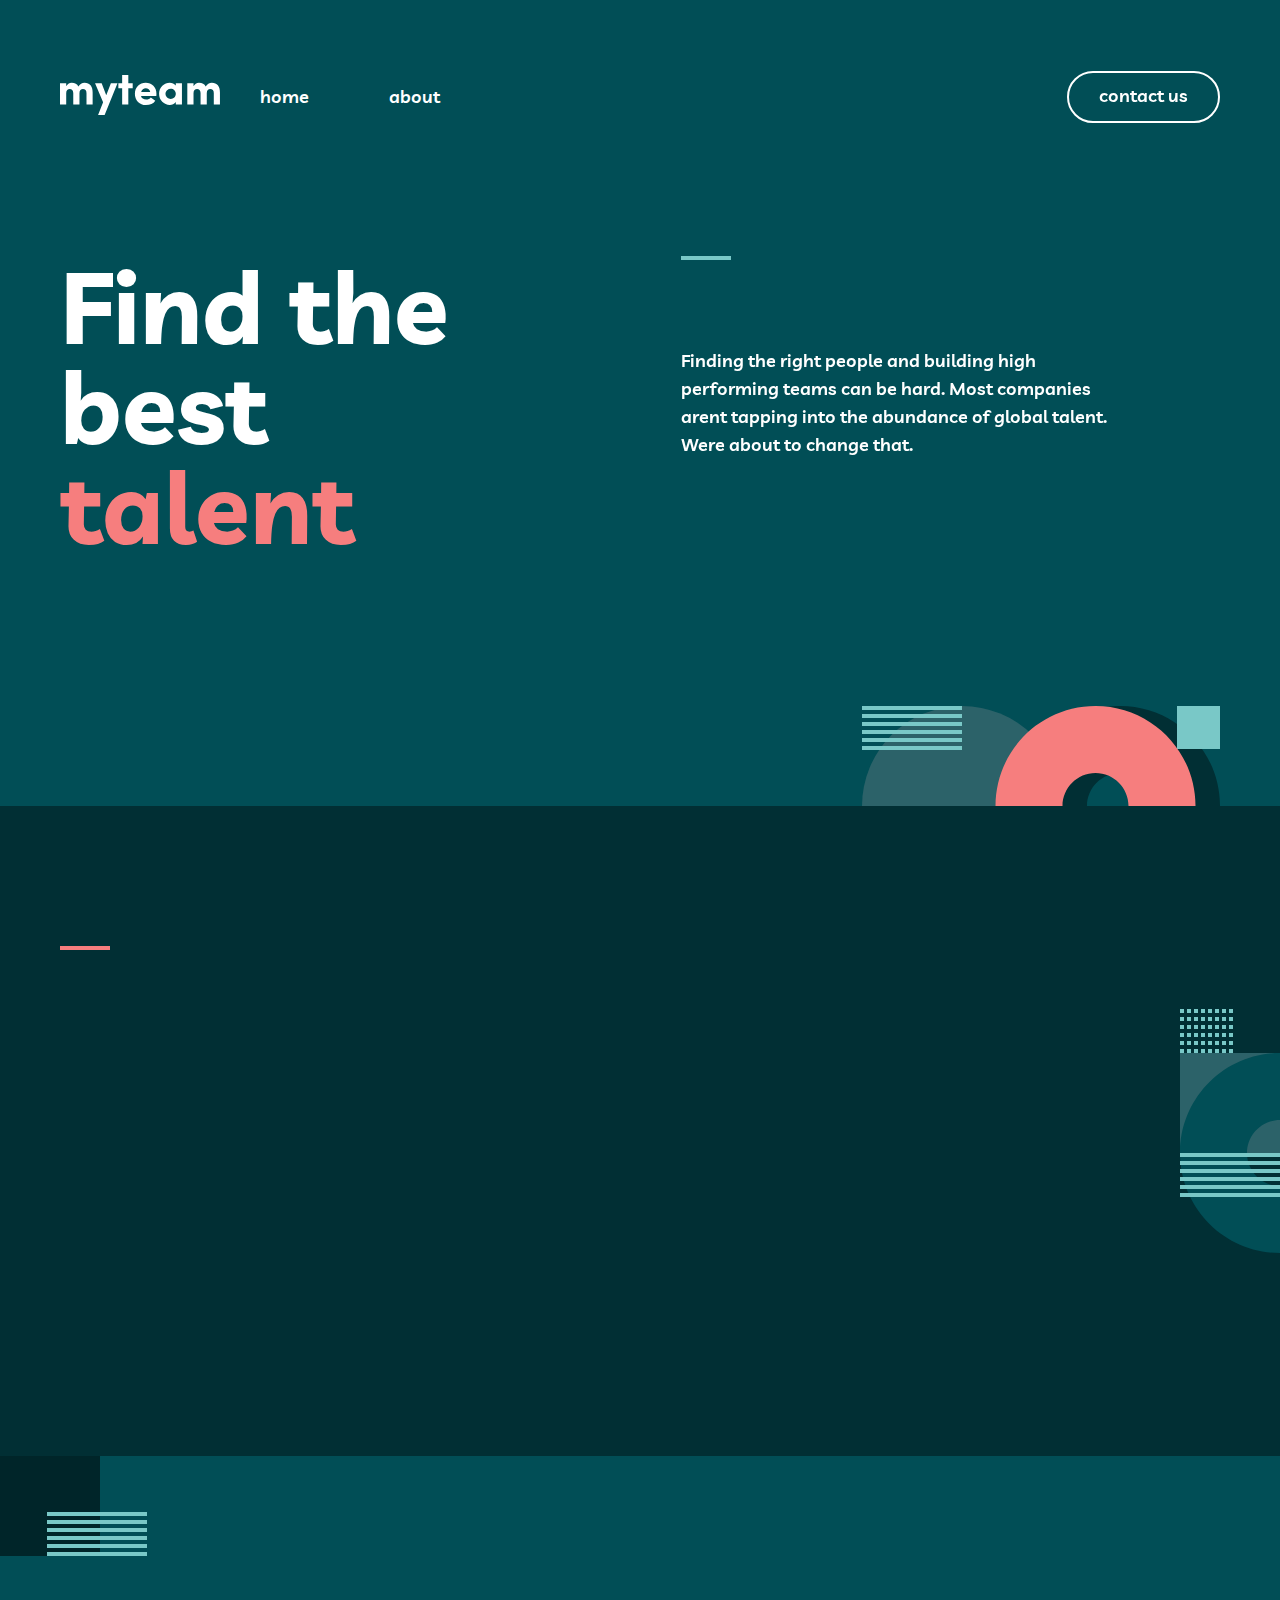
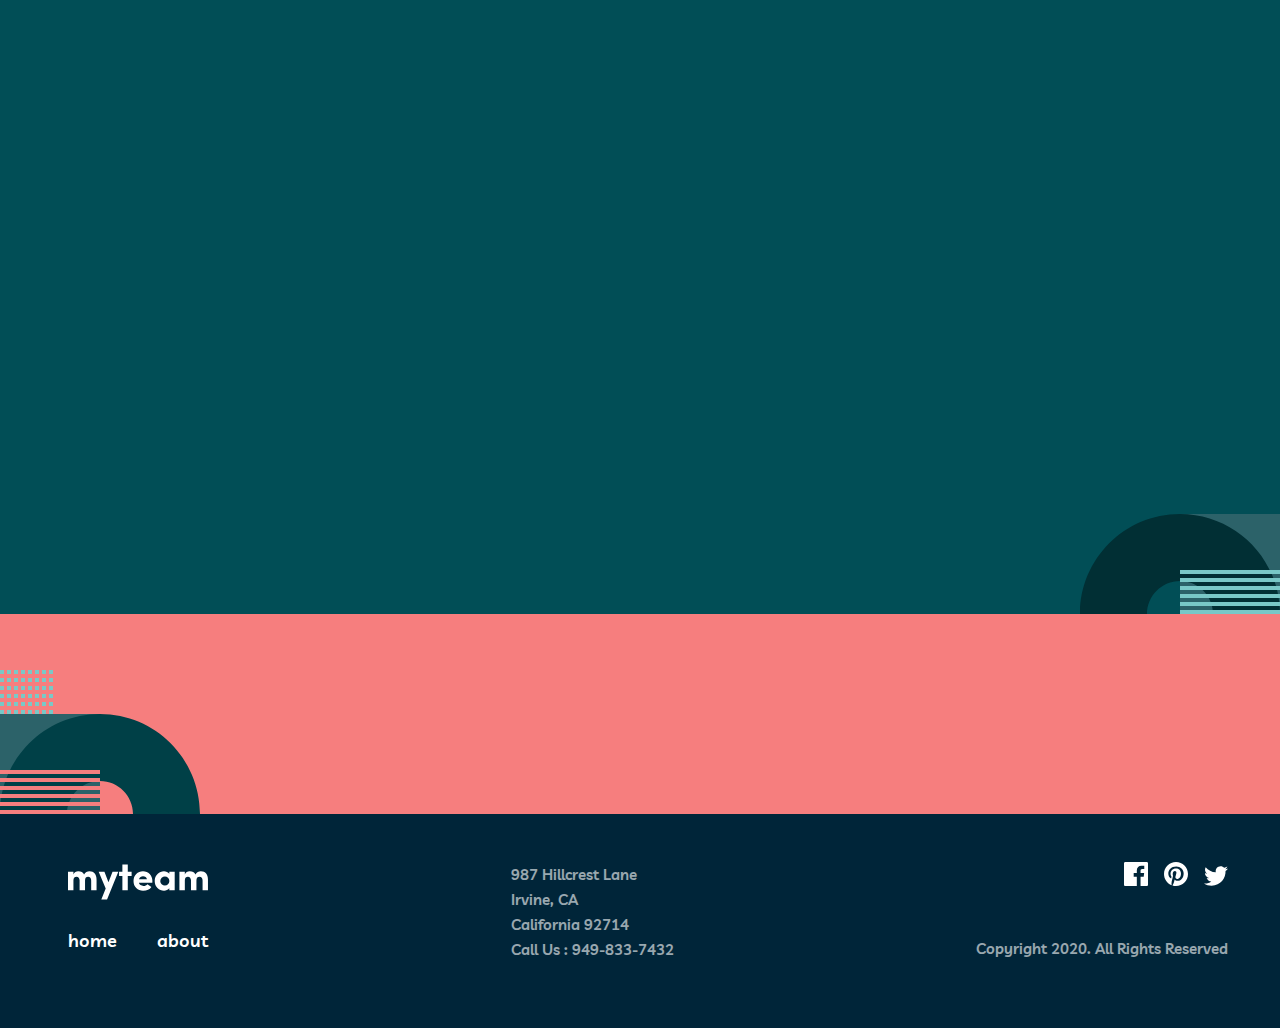
==== index.html @ fe00b8bf "Initial commit" ====
<!DOCTYPE html>
<html lang="en">

<head>
    <meta charset="UTF-8">
    <meta name="viewport" content="width=\, initial-scale=1.0">
    <link rel="stylesheet" href="./style/stlye.css">
    <link rel="shortcut icon" href="./images/myteam.svg" type="image/x-icon">
    <link href="https://unpkg.com/aos@2.3.1/dist/aos.css" rel="stylesheet">

    <title>My team</title>
</head>

<body>
    <header class="site-header">
        <div class="container">
            <div class="header">
                <div class="header-logo-wrapper">
                    <a href="#">
                        <img src="./images/myteam.svg" alt="#" data-aos="fade-right" data-aos-duration="3000">
                    </a>
                    <ul class="header-list">
                        <li class="header-item">
                            <a class="header-link" href="/" data-aos="fade-up" data-aos-duration="3000">home</a>
                        </li>
                        <li class="header-item">
                            <a class="header-link" href="/" data-aos="fade-up" data-aos-duration="3000">about</a>
                        </li>
                    </ul>
                </div>
                <a class="header-btn" href="./files/contact.html" data-aos="fade-left" data-aos-duration="3000">contact us</a>
            </div>
        </div>
    </header>
    <main>
        <section class="hero-section">
            <div class="container">
                <div class="hero">
                    <h2 data-aos="fade-right" data-aos-duration="3000">Find the <br> best <span
                            class="hero-title-color">talent</span> </h2>
                    <div class="hero-content-wrapper">
                        <span></span>
                        <p data-aos="fade-left" data-aos-duration="3000">Finding the right people and building high
                            performing teams can be hard. Most companies arent
                            tapping into the abundance of global talent. Were about to change that.</p>

                    </div>
                </div>
            </div>
        </section>
        <section class="build-section">
            <div class="container">
                <div class="build-flex">
                    <div class="build-section-title">
                        <div class="minus"></div>
                        <h2 class="build-title" data-aos="fade-right" data-aos-duration="3000">Build & manage distributed
                            teams like no one else.</h2>
                    </div>
                    <div class="build-section-wrapper">
                        <ul class="build-list">
                            <li class="build-item">
                                <img class="build-img" src="./images/build1.svg" alt="build-img" data-aos="fade-left">
                                <div class="wrapper">
                                    <h3 data-aos="fade-left">Experienced Individuals</h3>
                                    <p data-aos="fade-left">Our network is made up of highly
                                        experienced professionals who are passionate
                                        about what they do.</p>
                                </div>

                            </li>
                            <li class="build-item">
                                <img class="build-img" src="./images/build2.svg" alt="build-img" data-aos="fade-left""
                                    data-aos-duration="3000">
                                <div class="wrapper">
                                    <h3 data-aos="fade-left">Easy to Implement</h3>
                                    <p data-aos="fade-left">Our processes have been refined over
                                        years of implementation meaning our teams
                                        always deliver.</p>

                                </div>

                            </li>
                            <li class="build-item">
                                <img class="build-img" src="./images/build3.svg" alt="build-img" data-aos="fade-left""
                                    data-aos-duration="3000">
                                <div class="wrapper">
                                    <h3 data-aos="fade-left">Enhanced Productivity</h3>
                                    <p data-aos="fade-left">Our customized platform with in-built
                                        analytics helps you manage your distributed
                                        teams.</p>
                                </div>

                            </li>
                        </ul>
                    </div>

                </div>

            </div>
        </section>
        <section class="results-section">
            <div class="container">
                <h2 class="results-title" data-aos="fade-up" data-aos-duration="3000">Delivering real results for top
                    companies. Some of our <span>success stories.</span></h2>

                <ul class="results-list">
                    <li class="results-item" data-aos="flip-left" data-aos-easing="ease-out-cubic"
                        data-aos-duration="2000">>
                        <p class="results-list-body"> “The team perfectly fit the specialized skill set required. They
                            focused on the most essential features helping us launch the platform eight months faster
                            than planned.”</p>
                        <strong>Kady Baker</strong>
                        <p class="results-item-job">Product Manager at Bookmark</p>
                        <img src="./images/result1.png" alt="" width="62px" height="62px">

                    </li>
                    <li class="results-item" data-aos="fade-up"
                    data-aos-duration="3000">
                        <p class="results-list-body"> “We needed to automate our entire onboarding process. The team
                            came in and built out the whole journey. Since going live, user retention has gone through
                            the roof!”</p>
                        <strong>Aiysha Reese</strong>
                        <p class="results-item-job">Founder of Manage</p>
                        <img src="./images/result2.png" alt="" width="62px" height="62px">

                    </li>
                    <li class="results-item" data-aos="flip-right" data-aos-easing="ease-out-cubic"
                        data-aos-duration="2000">>
                        <p class="results-list-body"> “Amazing. Our team helped us build an app that delivered a new
                            experience for hiring a physio. The launch was an instant success with 100k downloads in the
                            first month.”</p>
                        <strong>Arthur Clarke</strong>
                        <p class="results-item-job">Co-founder of MyPhysio</p>
                        <img src="./images/result3.png" alt="" width="62px" height="62px">

                    </li>
                </ul>
            </div>
        </section>
        <section class="ready-section">
            <div class="container">
                <div class="ready-wrapper">
                    <h2 data-aos="zoom-in-right" data-aos-duration="3000">Ready to get started?</h2>
                    <a class="ready-btn" href="./files/contact.html" data-aos="zoom-in-left" data-aos-duration="3000">contact us</a>

                </div>

            </div>
        </section>
        <footer class="site-footer">
            <div class="container">
                <div class="footer-wrapper">
                    <ul class="footer-list">
                        <li class="footer-item">
                            <img src="./images/myteam.svg" alt="myteam" width="140px" height="40px">
                            <div class="home-wrapper">
                                <a class="footer-link" href="/">home</a>
                                <a class="footer-link" href="/">about</a>
                            </div>


                        </li>
                        <li class="footer-item-adress">
                            <p>987 Hillcrest Lane <br> Irvine, CA <br> California 92714 <br> Call Us : 949-833-7432</p>
                        </li>
                        <li class="footer-item-sm">
                            <div class="sm-wrapper">
                                <a class="social-link" href="">
                                    <svg width="24" height="24" viewBox="0 0 24 24" fill="none"
                                        xmlns="http://www.w3.org/2000/svg">
                                        <path
                                            d="M22.675 0H1.325C0.593 0 0 0.593 0 1.325V22.676C0 23.407 0.593 24 1.325 24H12.82V14.706H9.692V11.084H12.82V8.413C12.82 5.313 14.713 3.625 17.479 3.625C18.804 3.625 19.942 3.724 20.274 3.768V7.008L18.356 7.009C16.852 7.009 16.561 7.724 16.561 8.772V11.085H20.148L19.681 14.707H16.561V24H22.677C23.407 24 24 23.407 24 22.675V1.325C24 0.593 23.407 0 22.675 0Z"
                                            fill="currentColor" />
                                    </svg>
                                </a>
                                <a class="social-link" href="">
                                    <svg width="24" height="24" viewBox="0 0 24 24" fill="none"
                                        xmlns="http://www.w3.org/2000/svg">
                                        <path id="Path"
                                            d="M12 0C5.373 0 0 5.372 0 12C0 17.084 3.163 21.426 7.627 23.174C7.522 22.225 7.427 20.769 7.669 19.733C7.887 18.796 9.076 13.768 9.076 13.768C9.076 13.768 8.717 13.049 8.717 11.986C8.717 10.318 9.684 9.072 10.888 9.072C11.911 9.072 12.406 9.841 12.406 10.762C12.406 11.791 11.751 13.33 11.412 14.757C11.129 15.951 12.011 16.926 13.189 16.926C15.322 16.926 16.961 14.677 16.961 11.431C16.961 8.558 14.897 6.549 11.949 6.549C8.535 6.549 6.531 9.11 6.531 11.756C6.531 12.787 6.928 13.894 7.424 14.494C7.522 14.613 7.536 14.718 7.507 14.839L7.174 16.199C7.121 16.419 7 16.466 6.772 16.36C5.273 15.662 4.336 13.471 4.336 11.711C4.336 7.926 7.086 4.449 12.265 4.449C16.428 4.449 19.663 7.416 19.663 11.38C19.663 15.516 17.056 18.844 13.436 18.844C12.22 18.844 11.077 18.213 10.686 17.466L9.938 20.319C9.667 21.362 8.936 22.669 8.446 23.465C9.57 23.812 10.763 24 12 24C18.627 24 24 18.627 24 12C24 5.372 18.627 0 12 0Z"
                                            fill="currentColor" />
                                    </svg>
                                </a>
                                <a class="social-link" href="">
                                    <svg width="24" height="20" viewBox="0 0 24 20" fill="none"
                                        xmlns="http://www.w3.org/2000/svg">
                                        <path id="Path"
                                            d="M24 2.55699C23.117 2.94899 22.168 3.21299 21.172 3.33199C22.189 2.72299 22.97 1.75799 23.337 0.607986C22.386 1.17199 21.332 1.58199 20.21 1.80299C19.313 0.845986 18.032 0.247986 16.616 0.247986C13.437 0.247986 11.101 3.21399 11.819 6.29299C7.728 6.08799 4.1 4.12799 1.671 1.14899C0.381 3.36199 1.002 6.25699 3.194 7.72299C2.388 7.69699 1.628 7.47599 0.965 7.10699C0.911 9.38799 2.546 11.522 4.914 11.997C4.221 12.185 3.462 12.229 2.69 12.081C3.316 14.037 5.134 15.46 7.29 15.5C5.22 17.123 2.612 17.848 0 17.54C2.179 18.937 4.768 19.752 7.548 19.752C16.69 19.752 21.855 12.031 21.543 5.10599C22.505 4.41099 23.34 3.54399 24 2.55699Z"
                                            fill="currentColor" />
                                    </svg>
                                </a>
                            </div>


                            <a href="#">Copyright 2020. All Rights Reserved</a>

                        </li>

                    </ul>

                </div>
            </div>

        </footer>


    </main>

    <script src="https://unpkg.com/aos@2.3.1/dist/aos.js"></script>
    <script>
        AOS.init();
    </script>


</body>

</html>
---- style/stlye.css ----
@font-face {
    font-display: swap;
    font-family: 'Livvic';
    font-style: normal;
    font-weight: 600;
    src: url('../fonts/livvic-v14-latin-600.woff2') format('woff2');
}
@font-face {
    font-display: swap;
    font-family: 'Livvic';
    font-style: normal;
    font-weight: 700;
    src: url('../fonts/livvic-v14-latin-700.woff2') format('woff2');
}
*{
    margin: 0;
    padding: 0;
    list-style: none;
    text-decoration: none;
    box-sizing: border-box;
    scroll-behavior: smooth;

}
body{
    font-family: "Livvic", sans-serif;
    background-color: #014E56;
}
.container{
    width: 1200px;
    margin: 0 auto;
    padding: 0 20px;
}
.site-header {
    padding: 71px 0 133px;
}

.header {
    display: flex;
    align-items: center;
    justify-content: space-between;
}
.header-logo-wrapper {
    display: flex;
    align-items: center;
    gap: 40px;
}
.header-list {
    display: flex;
    align-items: center;
    gap: 80px;
    color: white;
}
.header-link{
    font-size: 18px;
    font-weight: 600;
    line-height: 28px;
    color: white;
    transition: color 0.3s;  
}



.header-link:hover {
    color: #F67E7E;
}


.header-btn {
    width: 153px;
    padding: 9px 0 11px;
    border: 2px solid white;
    border-radius: 30px;
    text-align: center;
    color: white;
    font-size: 18px;
    font-weight: 600;
    line-height: 28px;
    transition: all 0.3s;
    
}
.header-btn:hover {
    background-color: #fff;
    color: #002539;
}

/* headerend */

.hero-section {
    background-image: url(../images/hero-bg2.svg);
    background-repeat: no-repeat;
    background-size: 200px;
    background-position: calc(50% - 749px) top;
    
}
.hero {
    padding-bottom: 250px;
    
    display: flex;
    align-items: start;
    justify-content: space-between;
    background-image: url(../images/hero-bg1.svg);
    background-repeat: no-repeat;
    background-size: 358px;
    background-position: right bottom;
}
.hero > h2 {
    font-size: 100px;
    font-weight: 700;
    line-height: 100px;
    color: #fff;
    
    
}
.hero-title-color {
    color: #F67E7E;
}
.hero-content-wrapper {
    width: 445px;
}
.hero-content-wrapper > span{
    display: inline-block;
    margin-bottom: 79px;
    width: 50px;
    height: 4px;
    background-color: #79C8C7;
}
.hero-content-wrapper{
    margin: 0 100px 0 100px;
    font-size: 18px;
    font-weight: 600;
    line-height: 28px;
    color: white;
}

.build-section {
    background-color: #012F34;
    background-image: url("../images/build-bg1.svg") ;
    background-repeat: no-repeat;
    background-size: 100px;
    background-position: right,bottom;
}


.build-section-title {
    margin-top: 140px;
}
.build-title {
    width: 445px;
    display: inline-block;
    font-size: 48px;
    font-weight: 700;
    line-height: 48px;
    text-align: left;
    color: #fff;
    margin-bottom: 100px;
    
    
}
.minus{   
    display: flex;
    
    margin-bottom: 79px;
    width: 50px;
    height: 4px;
    background-color: #F67E7E;
}
.build-section-wrapper {
    width: 540px;
    
    margin-bottom: 100px;
    margin-top: 100px;
    display: flex;
    gap: 20px; 
    flex-wrap: wrap;
    
    
}
.build-list {
    width: 540px;
    
}
.build-item {
    display: flex;
    flex-direction: row;
    align-items: center;
    gap: 50px;
    width: 650px;
    margin-bottom: 50px;
    
}
.wrapper{
    width: 540px;
    height: 94px;
    
}
.wrapper + .wrapper{
    margin-bottom: 20px;
}
.wrapper > h3 {
    margin-top: 16px;
    color: #F67E7E;
    display: flex;
    gap: 100px;
    font-size: 18px;
    font-weight: 700;
    line-height: 28px;
    margin-bottom: 16px;
    
}
.wrapper > p{
    color: #fff;
    opacity: 0.8;
    font-size: 15px;
    font-weight: 600;
    line-height: 25px;
    
    
}

.build-img {
    width: 100px;
    height: 100px;
}

.build-content-wrapper {
    
    display: flex;
    align-items: center;
}
.build-flex {
    display: flex;
    justify-content: space-between;
}

.results-section {
    display: flex;
    align-items: center;
    justify-content: center;

}

.results-section {
    padding: 140px 0;
    color: #004047;
    background-image: url(../images/result-bg.svg),url(../images/result-bg2.svg);
    background-repeat: no-repeat;
    background-size: 147px , 200px 100px;
    background-position:left top ,right bottom;
}
.results-title {
font-size: 48px;
font-weight: 700;
line-height: 48px;
text-align: center;
color: #fff;
margin-bottom: 56px;

}
.results-title > span {
    color: #79C8C7;

}
.results-list {
    display: flex;
    justify-content: space-between;
    align-items: center;
}
.results-item {
    padding-top: 36px;
    width: 350px;
    text-align: center;
    background-image: url(../images/tick.svg);
    background-repeat: no-repeat;
    background-size: 67px 56px;
    background-position: top ;


}
.results-list-body {
font-size: 15px;
font-weight: 600;
line-height: 25px;
color: #fff;
margin-bottom: 24px;

}
.results-list-body ~ strong {
    display: inline-block;
    color: #79C8C7;
font-size: 18px;
font-weight: 700;
line-height: 28px;
margin-bottom: 2px;

}

.results-item-job {
font-size: 13px;
font-style: italic;
font-weight: 500;
line-height: 18px;
color: #fff;
margin-bottom: 32px;

}
.ready-section {
    transition: all 0.3s;
    height: 200px;
background-color: #F67E7E;
display: flex;
    justify-content: space-between;
    align-items: center;
    background-image: url(../images/ready1.svg);
    background-repeat: no-repeat;
    background-position: left bottom;
}
.ready-wrapper> h2 {
    color:#012F34 ;
font-size: 48px;
font-weight: 700;
line-height: 48px;

}
.ready-btn {
    width: 153px;
    padding: 9px 0 11px;
    border: 2px solid #002539;
    border-radius: 30px;
    text-align: center;
    color: #002539;
    font-size: 18px;
    font-weight: 600;
    line-height: 28px;
    transition: all 0.3s;

}
.ready-btn:hover {
    background-color: #004047;
    color: white;
}

.ready-wrapper {
    display: flex;
justify-content: space-between;
align-items: center;

}
.footer-link{
    font-size: 18px;
    font-weight: 600;
    line-height: 28px;
    color: white;
    transition: color 0.3s;
}
.site-footer {
    padding: 48px ;
    background-color: #002539;
}
.container {
}
.footer-wrapper {
    
}
.footer-list {
    display: flex;
    justify-content: space-between;
    align-items: start;
}
.footer-item {
}
.footer-item > img {
    display: block; 
}

.footer-item-adress {
    display: flex;
    justify-content: center;
    align-items: start;
}
.footer-item-adress > p {
    color: #fff;
    opacity: 0.6;
font-size: 15px;
font-weight: 600;
line-height: 25px;

    
}
.footer-item-sm {
    display: flex;
    flex-direction: column;
    justify-content: space-between;
    gap: 46px;
    align-items: end;


}
.footer-item-sm > a {
color: #fff;
font-size: 15px;
font-weight: 600;
line-height: 25px;
opacity: 0.6;

}
.footer-item-sm > img {
    
}
.sm-wrapper {
    display: flex;
    justify-content: space-between;
    align-items: end;
    gap: 16px;

}
.home-wrapper{
    padding: 25px 0;  
    display: flex;
    justify-content: space-between;
    align-items: center;  
}
.home-wrapper > a{
font-size: 18px;
font-weight: 600;
line-height: 28px;
}
.home-wrapper > a:hover{
    color: #F67E7E;
    }
.social-link {
    color: #fff;
    transition: color 0.3s;
}

.social-link:hover {
color: #F67E7E;
    }
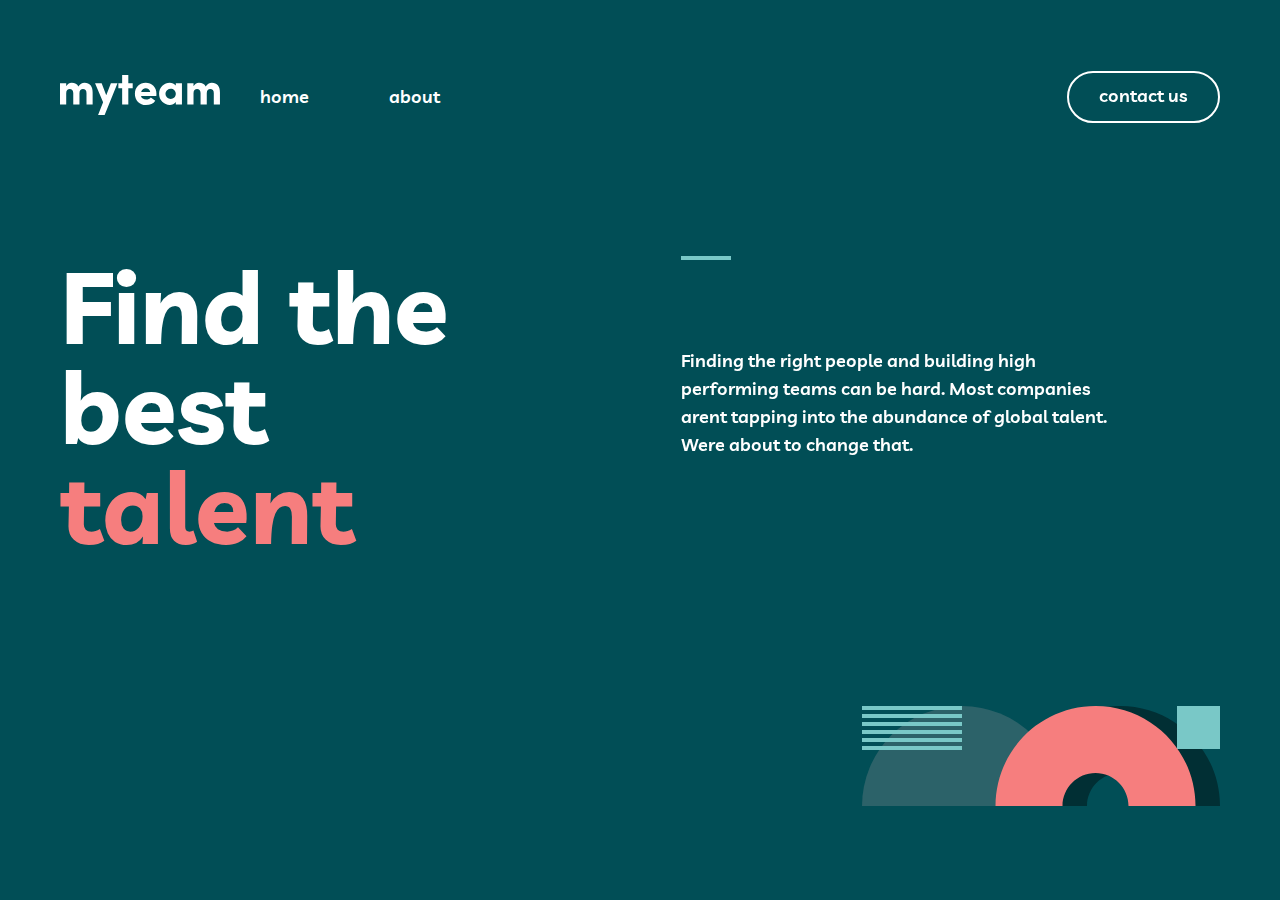
==== commit 45bc1917: "Inition Push at 23:06" ====
--- a/index.html
+++ b/index.html
@@ -4,7 +4,7 @@
 <head>
     <meta charset="UTF-8">
     <meta name="viewport" content="width=\, initial-scale=1.0">
-    <link rel="stylesheet" href="./style/stlye.css">
+    <link rel="stylesheet" href="css/main.css">
     <link rel="shortcut icon" href="./images/myteam.svg" type="image/x-icon">
     <link href="https://unpkg.com/aos@2.3.1/dist/aos.css" rel="stylesheet">
 
@@ -17,7 +17,7 @@
             <div class="header">
                 <div class="header-logo-wrapper">
                     <a href="#">
-                        <img src="./images/myteam.svg" alt="#" data-aos="fade-right" data-aos-duration="3000">
+                        <img class="site-logo" src="./images/myteam.svg" alt="#" data-aos="fade-right" data-aos-duration="3000">
                     </a>
                     <ul class="header-list">
                         <li class="header-item">
@@ -29,6 +29,9 @@
                     </ul>
                 </div>
                 <a class="header-btn" href="./files/contact.html" data-aos="fade-left" data-aos-duration="3000">contact us</a>
+                <button class="hamburger-icon" data-aos="fade-left" data-aos-duration="2000">
+                    <img src="./images/Group 2.svg" alt="" width="20px" height="17px">
+                </button>
             </div>
         </div>
     </header>
@@ -48,7 +51,7 @@
                 </div>
             </div>
         </section>
-        <section class="build-section">
+        <!-- <section class="build-section">
             <div class="container">
                 <div class="build-flex">
                     <div class="build-section-title">
@@ -201,7 +204,7 @@
                 </div>
             </div>
 
-        </footer>
+        </footer> -->
 
 
     </main>
--- a/css/main.css
+++ b/css/main.css
@@ -0,0 +1 @@
+*{margin:0;padding:0;list-style:none;text-decoration:none;box-sizing:border-box;scroll-behavior:smooth}body{font-family:"Livvic",sans-serif;background-color:#014e56}.container{max-width:1200px;margin:0 auto;padding:0 20px;box-sizing:border-box}@font-face{font-display:swap;font-family:"Livvic";font-style:normal;font-weight:600;src:url("../fonts/livvic-v14-latin-600.woff2") format("woff2")}@font-face{font-display:swap;font-family:"Livvic";font-style:normal;font-weight:700;src:url("../fonts/livvic-v14-latin-700.woff2") format("woff2")}.site-header{padding:71px 0 133px}.header{display:flex;align-items:center;justify-content:space-between}.header-logo-wrapper{display:flex;align-items:center;gap:40px}.header-list{display:flex;align-items:center;gap:80px;color:#fff}.header-link{font-size:18px;font-weight:600;line-height:28px;color:#fff;transition:color .3s}.header-link:hover{color:#f67e7e}.header-btn{width:153px;padding:9px 0 11px;border:2px solid #fff;border-radius:30px;text-align:center;color:#fff;font-size:18px;font-weight:600;line-height:28px;transition:all .3s}.header-btn:hover{background-color:#fff;color:#002539}.hamburger-icon{border:none;background-color:rgba(0,0,0,0);display:none}@media(max-width: 768px){.site-logo{width:128px;height:32px}.header-logo-wrapper{gap:48px}}@media(max-width: 546px){.site-header{padding:48px 0 80px}.header-btn,.header-link{display:none}.hamburger-icon{display:block}}.hero-section{background-image:url(../images/hero-bg2.svg);background-repeat:no-repeat;background-size:200px;background-position:calc(50% - 749px) top}.hero{padding-bottom:250px;display:flex;align-items:start;justify-content:space-between;background-image:url(../images/hero-bg1.svg);background-repeat:no-repeat;background-size:358px;background-position:right bottom}.hero>h2{font-size:100px;font-weight:700;line-height:100px;color:#fff}.hero-title-color{color:#f67e7e}.hero-content-wrapper{width:445px}.hero-content-wrapper>span{display:inline-block;margin-bottom:79px;width:50px;height:4px;background-color:#79c8c7}.hero-content-wrapper{margin:0 100px 0 100px;font-size:18px;font-weight:600;line-height:28px;color:#fff}@media(max-width: 770px){.hero{flex-direction:column;align-items:center;text-align:center;background-position:bottom center;background-size:358px 100px;padding-bottom:197px}.hero-content-wrapper>span{display:none}.hero>h2{margin-bottom:24px;font-size:64px;font-weight:700;line-height:56px}.hero-content-wrapper>p{font-size:15px;font-weight:600;line-height:28px;max-width:457px;text-align:center;margin:0 auto}}@media(max-width: 546px){.hero>h2{margin-bottom:18px;font-size:40px;font-weight:700;line-height:40px}.hero-content-wrapper>p{font-size:15px;font-weight:600;line-height:28px;max-width:75%;margin:0 auto}.hero{background-size:100%}}.footer-link{font-size:18px;font-weight:600;line-height:28px;color:#fff;transition:color .3s}.site-footer{padding:48px;background-color:#002539}.footer-list{display:flex;justify-content:space-between;align-items:start}.footer-item>img{display:block}.footer-item-adress{display:flex;justify-content:center;align-items:start}.footer-item-adress>p{color:#fff;opacity:.6;font-size:15px;font-weight:600;line-height:25px}.footer-item-sm{display:flex;flex-direction:column;justify-content:space-between;gap:46px;align-items:end}.footer-item-sm>a{color:#fff;font-size:15px;font-weight:600;line-height:25px;opacity:.6}.sm-wrapper{display:flex;justify-content:space-between;align-items:end;gap:16px}.home-wrapper{padding:25px 0;display:flex;justify-content:space-between;align-items:center}.home-wrapper>a{font-size:18px;font-weight:600;line-height:28px}.home-wrapper>a:hover{color:#f67e7e}.social-link{color:#fff;transition:color .3s}.social-link:hover{color:#f67e7e}.build-section{background-color:#012f34;background-image:url("../images/build-bg1.svg");background-repeat:no-repeat;background-size:100px;background-position:right,bottom}.build-section-title{margin-top:140px}.build-title{width:445px;display:inline-block;font-size:48px;font-weight:700;line-height:48px;text-align:left;color:#fff;margin-bottom:100px}.minus{display:flex;margin-bottom:79px;width:50px;height:4px;background-color:#f67e7e}.build-section-wrapper{width:540px;margin-bottom:100px;margin-top:100px;display:flex;gap:20px;flex-wrap:wrap}.build-list{width:540px}.build-item{display:flex;flex-direction:row;align-items:center;gap:50px;width:650px;margin-bottom:50px}.wrapper{width:540px;height:94px}.wrapper+.wrapper{margin-bottom:20px}.wrapper>h3{margin-top:16px;color:#f67e7e;display:flex;gap:100px;font-size:18px;font-weight:700;line-height:28px;margin-bottom:16px}.wrapper>p{color:#fff;opacity:.8;font-size:15px;font-weight:600;line-height:25px}.build-img{width:100px;height:100px}.build-content-wrapper{display:flex;align-items:center}.build-flex{display:flex;justify-content:space-between}.ready-section{transition:all .3s;height:200px;background-color:#f67e7e;display:flex;justify-content:space-between;align-items:center;background-image:url(../images/ready1.svg);background-repeat:no-repeat;background-position:left bottom}.ready-wrapper>h2{color:#012f34;font-size:48px;font-weight:700;line-height:48px}.ready-btn{width:153px;padding:9px 0 11px;border:2px solid #002539;border-radius:30px;text-align:center;color:#002539;font-size:18px;font-weight:600;line-height:28px;transition:all .3s}.ready-btn:hover{background-color:#004047;color:#fff}.ready-wrapper{display:flex;justify-content:space-between;align-items:center}.results-section{padding:140px 0;color:#004047;background-image:url(../images/result-bg.svg),url(../images/result-bg2.svg);background-repeat:no-repeat;background-size:147px,200px 100px;background-position:left top,right bottom}.results-title{font-size:48px;font-weight:700;line-height:48px;text-align:center;color:#fff;margin-bottom:56px}.results-title>span{color:#79c8c7}.results-list{display:flex;justify-content:space-between;align-items:center}.results-item{padding-top:36px;width:350px;text-align:center;background-image:url(../images/tick.svg);background-repeat:no-repeat;background-size:67px 56px;background-position:top}.results-list-body{font-size:15px;font-weight:600;line-height:25px;color:#fff;margin-bottom:24px}.results-list-body~strong{display:inline-block;color:#79c8c7;font-size:18px;font-weight:700;line-height:28px;margin-bottom:2px}.results-item-job{font-size:13px;font-style:italic;font-weight:500;line-height:18px;color:#fff;margin-bottom:32px}/*# sourceMappingURL=main.css.map */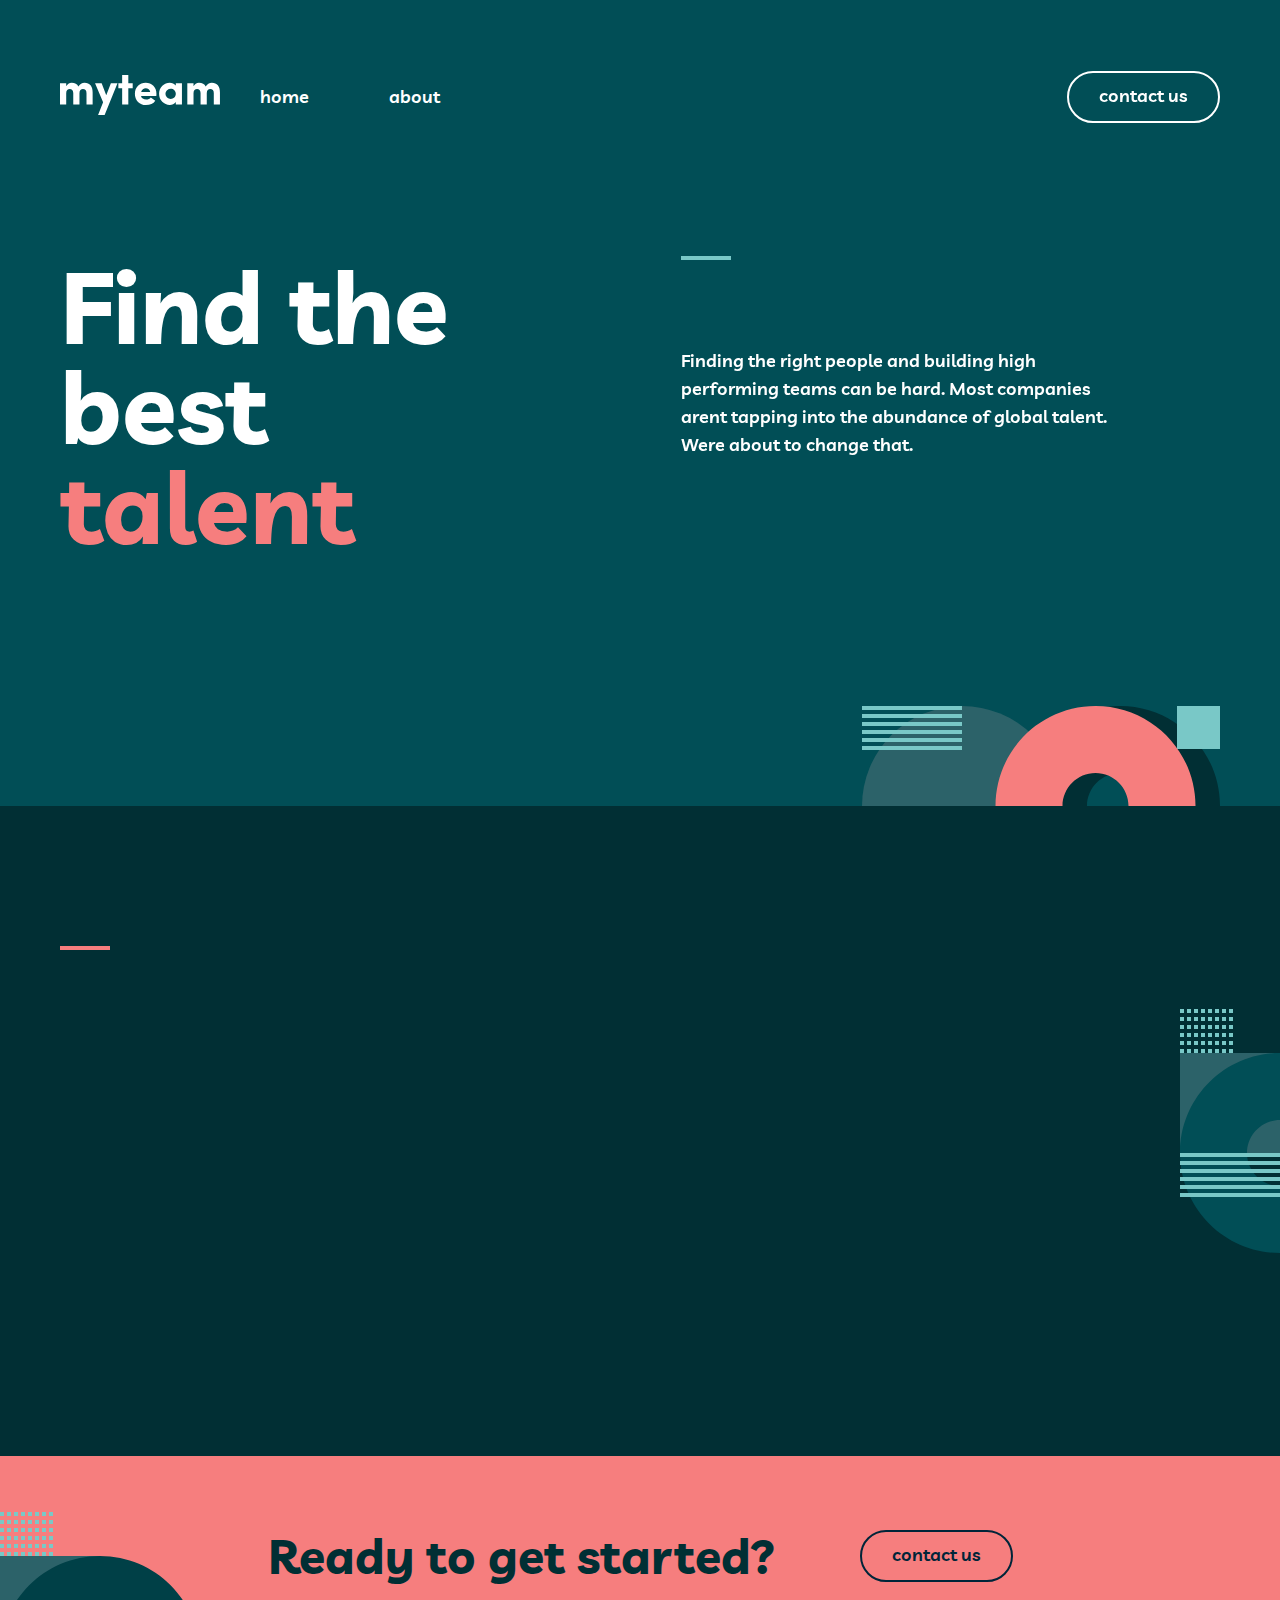
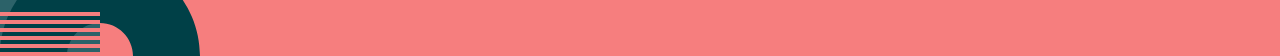
==== commit 73c133ac: "Build and ready sections added" ====
--- a/index.html
+++ b/index.html
@@ -5,7 +5,7 @@
     <meta charset="UTF-8">
     <meta name="viewport" content="width=\, initial-scale=1.0">
     <link rel="stylesheet" href="css/main.css">
-    <link rel="shortcut icon" href="./images/myteam.svg" type="image/x-icon">
+    <link rel="shortcut icon" href="./images/logo-svg.svg" type="image/x-icon">
     <link href="https://unpkg.com/aos@2.3.1/dist/aos.css" rel="stylesheet">
 
     <title>My team</title>
@@ -51,7 +51,12 @@
                 </div>
             </div>
         </section>
-        <!-- <section class="build-section">
+
+
+
+
+        
+        <section class="build-section">
             <div class="container">
                 <div class="build-flex">
                     <div class="build-section-title">
@@ -101,7 +106,7 @@
 
             </div>
         </section>
-        <section class="results-section">
+        <!-- <section class="results-section">
             <div class="container">
                 <h2 class="results-title" data-aos="fade-up" data-aos-duration="3000">Delivering real results for top
                     companies. Some of our <span>success stories.</span></h2>
@@ -139,18 +144,8 @@
                     </li>
                 </ul>
             </div>
-        </section>
-        <section class="ready-section">
-            <div class="container">
-                <div class="ready-wrapper">
-                    <h2 data-aos="zoom-in-right" data-aos-duration="3000">Ready to get started?</h2>
-                    <a class="ready-btn" href="./files/contact.html" data-aos="zoom-in-left" data-aos-duration="3000">contact us</a>
-
-                </div>
-
-            </div>
-        </section>
-        <footer class="site-footer">
+
+ <footer class="site-footer">
             <div class="container">
                 <div class="footer-wrapper">
                     <ul class="footer-list">
@@ -207,6 +202,20 @@
         </footer> -->
 
 
+
+        </section>
+        <section class="ready-section">
+            <div class="container">
+                <div class="ready-wrapper">
+                    <h2  data-aos-duration="3000">Ready to get started?</h2>
+                    <a class="ready-btn" href="./files/contact.html" >contact us</a>
+
+                </div>
+
+            </div>
+        </section>
+       
+
     </main>
 
     <script src="https://unpkg.com/aos@2.3.1/dist/aos.js"></script>
--- a/css/main.css
+++ b/css/main.css
@@ -1 +1 @@
-*{margin:0;padding:0;list-style:none;text-decoration:none;box-sizing:border-box;scroll-behavior:smooth}body{font-family:"Livvic",sans-serif;background-color:#014e56}.container{max-width:1200px;margin:0 auto;padding:0 20px;box-sizing:border-box}@font-face{font-display:swap;font-family:"Livvic";font-style:normal;font-weight:600;src:url("../fonts/livvic-v14-latin-600.woff2") format("woff2")}@font-face{font-display:swap;font-family:"Livvic";font-style:normal;font-weight:700;src:url("../fonts/livvic-v14-latin-700.woff2") format("woff2")}.site-header{padding:71px 0 133px}.header{display:flex;align-items:center;justify-content:space-between}.header-logo-wrapper{display:flex;align-items:center;gap:40px}.header-list{display:flex;align-items:center;gap:80px;color:#fff}.header-link{font-size:18px;font-weight:600;line-height:28px;color:#fff;transition:color .3s}.header-link:hover{color:#f67e7e}.header-btn{width:153px;padding:9px 0 11px;border:2px solid #fff;border-radius:30px;text-align:center;color:#fff;font-size:18px;font-weight:600;line-height:28px;transition:all .3s}.header-btn:hover{background-color:#fff;color:#002539}.hamburger-icon{border:none;background-color:rgba(0,0,0,0);display:none}@media(max-width: 768px){.site-logo{width:128px;height:32px}.header-logo-wrapper{gap:48px}}@media(max-width: 546px){.site-header{padding:48px 0 80px}.header-btn,.header-link{display:none}.hamburger-icon{display:block}}.hero-section{background-image:url(../images/hero-bg2.svg);background-repeat:no-repeat;background-size:200px;background-position:calc(50% - 749px) top}.hero{padding-bottom:250px;display:flex;align-items:start;justify-content:space-between;background-image:url(../images/hero-bg1.svg);background-repeat:no-repeat;background-size:358px;background-position:right bottom}.hero>h2{font-size:100px;font-weight:700;line-height:100px;color:#fff}.hero-title-color{color:#f67e7e}.hero-content-wrapper{width:445px}.hero-content-wrapper>span{display:inline-block;margin-bottom:79px;width:50px;height:4px;background-color:#79c8c7}.hero-content-wrapper{margin:0 100px 0 100px;font-size:18px;font-weight:600;line-height:28px;color:#fff}@media(max-width: 770px){.hero{flex-direction:column;align-items:center;text-align:center;background-position:bottom center;background-size:358px 100px;padding-bottom:197px}.hero-content-wrapper>span{display:none}.hero>h2{margin-bottom:24px;font-size:64px;font-weight:700;line-height:56px}.hero-content-wrapper>p{font-size:15px;font-weight:600;line-height:28px;max-width:457px;text-align:center;margin:0 auto}}@media(max-width: 546px){.hero>h2{margin-bottom:18px;font-size:40px;font-weight:700;line-height:40px}.hero-content-wrapper>p{font-size:15px;font-weight:600;line-height:28px;max-width:75%;margin:0 auto}.hero{background-size:100%}}.footer-link{font-size:18px;font-weight:600;line-height:28px;color:#fff;transition:color .3s}.site-footer{padding:48px;background-color:#002539}.footer-list{display:flex;justify-content:space-between;align-items:start}.footer-item>img{display:block}.footer-item-adress{display:flex;justify-content:center;align-items:start}.footer-item-adress>p{color:#fff;opacity:.6;font-size:15px;font-weight:600;line-height:25px}.footer-item-sm{display:flex;flex-direction:column;justify-content:space-between;gap:46px;align-items:end}.footer-item-sm>a{color:#fff;font-size:15px;font-weight:600;line-height:25px;opacity:.6}.sm-wrapper{display:flex;justify-content:space-between;align-items:end;gap:16px}.home-wrapper{padding:25px 0;display:flex;justify-content:space-between;align-items:center}.home-wrapper>a{font-size:18px;font-weight:600;line-height:28px}.home-wrapper>a:hover{color:#f67e7e}.social-link{color:#fff;transition:color .3s}.social-link:hover{color:#f67e7e}.build-section{background-color:#012f34;background-image:url("../images/build-bg1.svg");background-repeat:no-repeat;background-size:100px;background-position:right,bottom}.build-section-title{margin-top:140px}.build-title{width:445px;display:inline-block;font-size:48px;font-weight:700;line-height:48px;text-align:left;color:#fff;margin-bottom:100px}.minus{display:flex;margin-bottom:79px;width:50px;height:4px;background-color:#f67e7e}.build-section-wrapper{width:540px;margin-bottom:100px;margin-top:100px;display:flex;gap:20px;flex-wrap:wrap}.build-list{width:540px}.build-item{display:flex;flex-direction:row;align-items:center;gap:50px;width:650px;margin-bottom:50px}.wrapper{width:540px;height:94px}.wrapper+.wrapper{margin-bottom:20px}.wrapper>h3{margin-top:16px;color:#f67e7e;display:flex;gap:100px;font-size:18px;font-weight:700;line-height:28px;margin-bottom:16px}.wrapper>p{color:#fff;opacity:.8;font-size:15px;font-weight:600;line-height:25px}.build-img{width:100px;height:100px}.build-content-wrapper{display:flex;align-items:center}.build-flex{display:flex;justify-content:space-between}.ready-section{transition:all .3s;height:200px;background-color:#f67e7e;display:flex;justify-content:space-between;align-items:center;background-image:url(../images/ready1.svg);background-repeat:no-repeat;background-position:left bottom}.ready-wrapper>h2{color:#012f34;font-size:48px;font-weight:700;line-height:48px}.ready-btn{width:153px;padding:9px 0 11px;border:2px solid #002539;border-radius:30px;text-align:center;color:#002539;font-size:18px;font-weight:600;line-height:28px;transition:all .3s}.ready-btn:hover{background-color:#004047;color:#fff}.ready-wrapper{display:flex;justify-content:space-between;align-items:center}.results-section{padding:140px 0;color:#004047;background-image:url(../images/result-bg.svg),url(../images/result-bg2.svg);background-repeat:no-repeat;background-size:147px,200px 100px;background-position:left top,right bottom}.results-title{font-size:48px;font-weight:700;line-height:48px;text-align:center;color:#fff;margin-bottom:56px}.results-title>span{color:#79c8c7}.results-list{display:flex;justify-content:space-between;align-items:center}.results-item{padding-top:36px;width:350px;text-align:center;background-image:url(../images/tick.svg);background-repeat:no-repeat;background-size:67px 56px;background-position:top}.results-list-body{font-size:15px;font-weight:600;line-height:25px;color:#fff;margin-bottom:24px}.results-list-body~strong{display:inline-block;color:#79c8c7;font-size:18px;font-weight:700;line-height:28px;margin-bottom:2px}.results-item-job{font-size:13px;font-style:italic;font-weight:500;line-height:18px;color:#fff;margin-bottom:32px}/*# sourceMappingURL=main.css.map */+*{margin:0;padding:0;list-style:none;text-decoration:none;box-sizing:border-box;scroll-behavior:smooth}body{font-family:"Livvic",sans-serif;background-color:#014e56}.container{max-width:1200px;margin:0 auto;padding:0 20px;box-sizing:border-box}@font-face{font-display:swap;font-family:"Livvic";font-style:normal;font-weight:600;src:url("../fonts/livvic-v14-latin-600.woff2") format("woff2")}@font-face{font-display:swap;font-family:"Livvic";font-style:normal;font-weight:700;src:url("../fonts/livvic-v14-latin-700.woff2") format("woff2")}.site-header{padding:71px 0 133px}.header{display:flex;align-items:center;justify-content:space-between}.header-logo-wrapper{display:flex;align-items:center;gap:40px}.header-list{display:flex;align-items:center;gap:80px;color:#fff}.header-link{font-size:18px;font-weight:600;line-height:28px;color:#fff;transition:color .3s}.header-link:hover{color:#f67e7e}.header-btn{width:153px;padding:9px 0 11px;border:2px solid #fff;border-radius:30px;text-align:center;color:#fff;font-size:18px;font-weight:600;line-height:28px;transition:all .3s}.header-btn:hover{background-color:#fff;color:#002539}.hamburger-icon{border:none;background-color:rgba(0,0,0,0);display:none}@media(max-width: 768px){.site-logo{width:128px;height:32px}.header-logo-wrapper{gap:48px}}@media(max-width: 546px){.site-header{padding:48px 0 80px}.header-btn,.header-link{display:none}.hamburger-icon{display:block}}.hero-section{background-image:url(../images/hero-bg2.svg);background-repeat:no-repeat;background-size:200px;background-position:calc(50% - 749px) top}.hero{padding-bottom:250px;display:flex;align-items:start;justify-content:space-between;background-image:url(../images/hero-bg1.svg);background-repeat:no-repeat;background-size:358px;background-position:right bottom}.hero>h2{font-size:100px;font-weight:700;line-height:100px;color:#fff}.hero-title-color{color:#f67e7e}.hero-content-wrapper{width:445px}.hero-content-wrapper>span{display:inline-block;margin-bottom:79px;width:50px;height:4px;background-color:#79c8c7}.hero-content-wrapper{margin:0 100px 0 100px;font-size:18px;font-weight:600;line-height:28px;color:#fff}@media(max-width: 770px){.hero{flex-direction:column;align-items:center;text-align:center;background-position:bottom center;background-size:358px 100px;padding-bottom:197px}.hero-content-wrapper>span{display:none}.hero>h2{margin-bottom:24px;font-size:64px;font-weight:700;line-height:56px}.hero-content-wrapper>p{font-size:15px;font-weight:600;line-height:28px;max-width:457px;text-align:center;margin:0 auto}}@media(max-width: 546px){.hero>h2{margin-bottom:18px;font-size:40px;font-weight:700;line-height:40px}.hero-content-wrapper>p{font-size:15px;font-weight:600;line-height:28px;max-width:75%;margin:0 auto}.hero{background-size:100%}}.footer-link{font-size:18px;font-weight:600;line-height:28px;color:#fff;transition:color .3s}.site-footer{padding:48px;background-color:#002539}.footer-list{display:flex;justify-content:space-between;align-items:start}.footer-item>img{display:block}.footer-item-adress{display:flex;justify-content:center;align-items:start}.footer-item-adress>p{color:#fff;opacity:.6;font-size:15px;font-weight:600;line-height:25px}.footer-item-sm{display:flex;flex-direction:column;justify-content:space-between;gap:46px;align-items:end}.footer-item-sm>a{color:#fff;font-size:15px;font-weight:600;line-height:25px;opacity:.6}.sm-wrapper{display:flex;justify-content:space-between;align-items:end;gap:16px}.home-wrapper{padding:25px 0;display:flex;justify-content:space-between;align-items:center}.home-wrapper>a{font-size:18px;font-weight:600;line-height:28px}.home-wrapper>a:hover{color:#f67e7e}.social-link{color:#fff;transition:color .3s}.social-link:hover{color:#f67e7e}.build-section{background-color:#012f34;background-image:url("../images/build-bg1.svg");background-repeat:no-repeat;background-size:100px;background-position:right,bottom}.build-section-title{margin-top:140px}.build-title{width:445px;display:inline-block;font-size:48px;font-weight:700;line-height:48px;text-align:left;color:#fff;margin-bottom:100px}.minus{display:flex;margin-bottom:79px;width:50px;height:4px;background-color:#f67e7e}.build-section-wrapper{width:540px;margin-bottom:100px;margin-top:100px;display:flex;gap:20px;flex-wrap:wrap}.build-item{display:flex;flex-direction:row;align-items:center;gap:50px;width:650px;margin-bottom:50px}.wrapper{width:540px;height:94px}.wrapper+.wrapper{margin-bottom:20px}.wrapper>h3{margin-top:16px;color:#f67e7e;gap:100px;font-size:18px;font-weight:700;line-height:28px;margin-bottom:16px}.wrapper>p{color:#fff;opacity:.8;font-size:15px;font-weight:600;line-height:25px;color:#ccd5d6}.build-img{width:100px;height:100px}.build-content-wrapper{display:flex;align-items:center}.build-flex{display:flex;justify-content:space-between}@media(max-width: 770px){.build-flex{display:block}.build-section{background-color:#012f34;background-image:url("../images/build-bg1.svg");background-repeat:no-repeat;background-size:100px;background-position-x:right;background-position-y:top;padding-bottom:100px}.minus{margin-bottom:32px;display:flex}.build-section-title{margin-top:0;padding-top:100px}.build-title{width:445px;display:inline-block;font-size:32px;font-weight:700;line-height:32px;text-align:left;color:#fff;margin-bottom:0}.build-section-wrapper{margin-top:64px;max-width:573px;margin-bottom:0}.wrapper>p{max-width:440px;color:#fff;opacity:.8;font-size:15px;font-weight:600;line-height:25px;opacity:.8}.build-item{display:flex;flex-direction:row;align-items:center;gap:20px;max-width:650px;margin-bottom:50px;margin:0 auto}}@media(max-width: 546px){.build-flex{display:block}.build-section{background-color:#012f34;background-image:url("../images/build-bg1.svg");background-repeat:no-repeat;background-size:100px;background-position-x:right;background-position-y:top;padding-bottom:100px}.minus{margin-bottom:32px;display:flex}.build-section-title{margin-top:0;padding-top:100px}.build-title{max-width:240px;display:inline-block;font-size:32px;font-weight:700;line-height:32px;text-align:left;color:#fff;margin-bottom:0}.build-section-wrapper{margin-top:64px;max-width:573px;display:flex;flex-direction:column;align-items:start;gap:50px}.wrapper>p{max-width:327px;color:#fff;opacity:.8;font-size:15px;font-weight:600;line-height:25px;text-align:center}.build-item{display:flex;flex-direction:column;align-items:center;gap:10px;max-width:327px;text-align:center;margin-bottom:100px}.wrapper{margin:0 auto}.wrapper>h3{margin-top:16px;color:#f67e7e;font-size:18px;font-weight:700;line-height:28px;margin-bottom:16px;text-align:left;margin-left:60px}}.ready-section{transition:all .3s;height:200px;background-color:#f67e7e;display:flex;justify-content:space-between;align-items:center;background-image:url(../images/ready1.svg);background-repeat:no-repeat;background-position:left bottom}.ready-wrapper>h2{color:#012f34;font-size:48px;font-weight:700;line-height:48px}.ready-btn{width:153px;padding:9px 0 11px;border:2px solid #002539;border-radius:30px;text-align:center;color:#002539;font-size:18px;font-weight:600;line-height:28px;transition:all .3s}.ready-btn:hover{background-color:#004047;color:#fff}.ready-wrapper{display:flex;justify-content:space-between;gap:84px;align-items:center}@media(max-width: 770px){.ready-wrapper>h2{font-size:32px;font-weight:700;line-height:32px}}@media(max-width: 546px){.ready-wrapper>h2{text-align:center;font-size:32px;font-weight:700;line-height:32px;text-align:center;max-width:200px}.ready-wrapper{flex-direction:column;align-items:center;justify-content:start;gap:24px}.ready-section{height:302px;background-position:left;background-position-y:calc(50% + 100px)}}.results-section{padding:140px 0;color:#004047;background-image:url(../images/result-bg.svg),url(../images/result-bg2.svg);background-repeat:no-repeat;background-size:147px,200px 100px;background-position:left top,right bottom}.results-title{font-size:48px;font-weight:700;line-height:48px;text-align:center;color:#fff;margin-bottom:56px}.results-title>span{color:#79c8c7}.results-list{display:flex;justify-content:space-between;align-items:center}.results-item{padding-top:36px;width:350px;text-align:center;background-image:url(../images/tick.svg);background-repeat:no-repeat;background-size:67px 56px;background-position:top}.results-list-body{font-size:15px;font-weight:600;line-height:25px;color:#fff;margin-bottom:24px}.results-list-body~strong{display:inline-block;color:#79c8c7;font-size:18px;font-weight:700;line-height:28px;margin-bottom:2px}.results-item-job{font-size:13px;font-style:italic;font-weight:500;line-height:18px;color:#fff;margin-bottom:32px}/*# sourceMappingURL=main.css.map */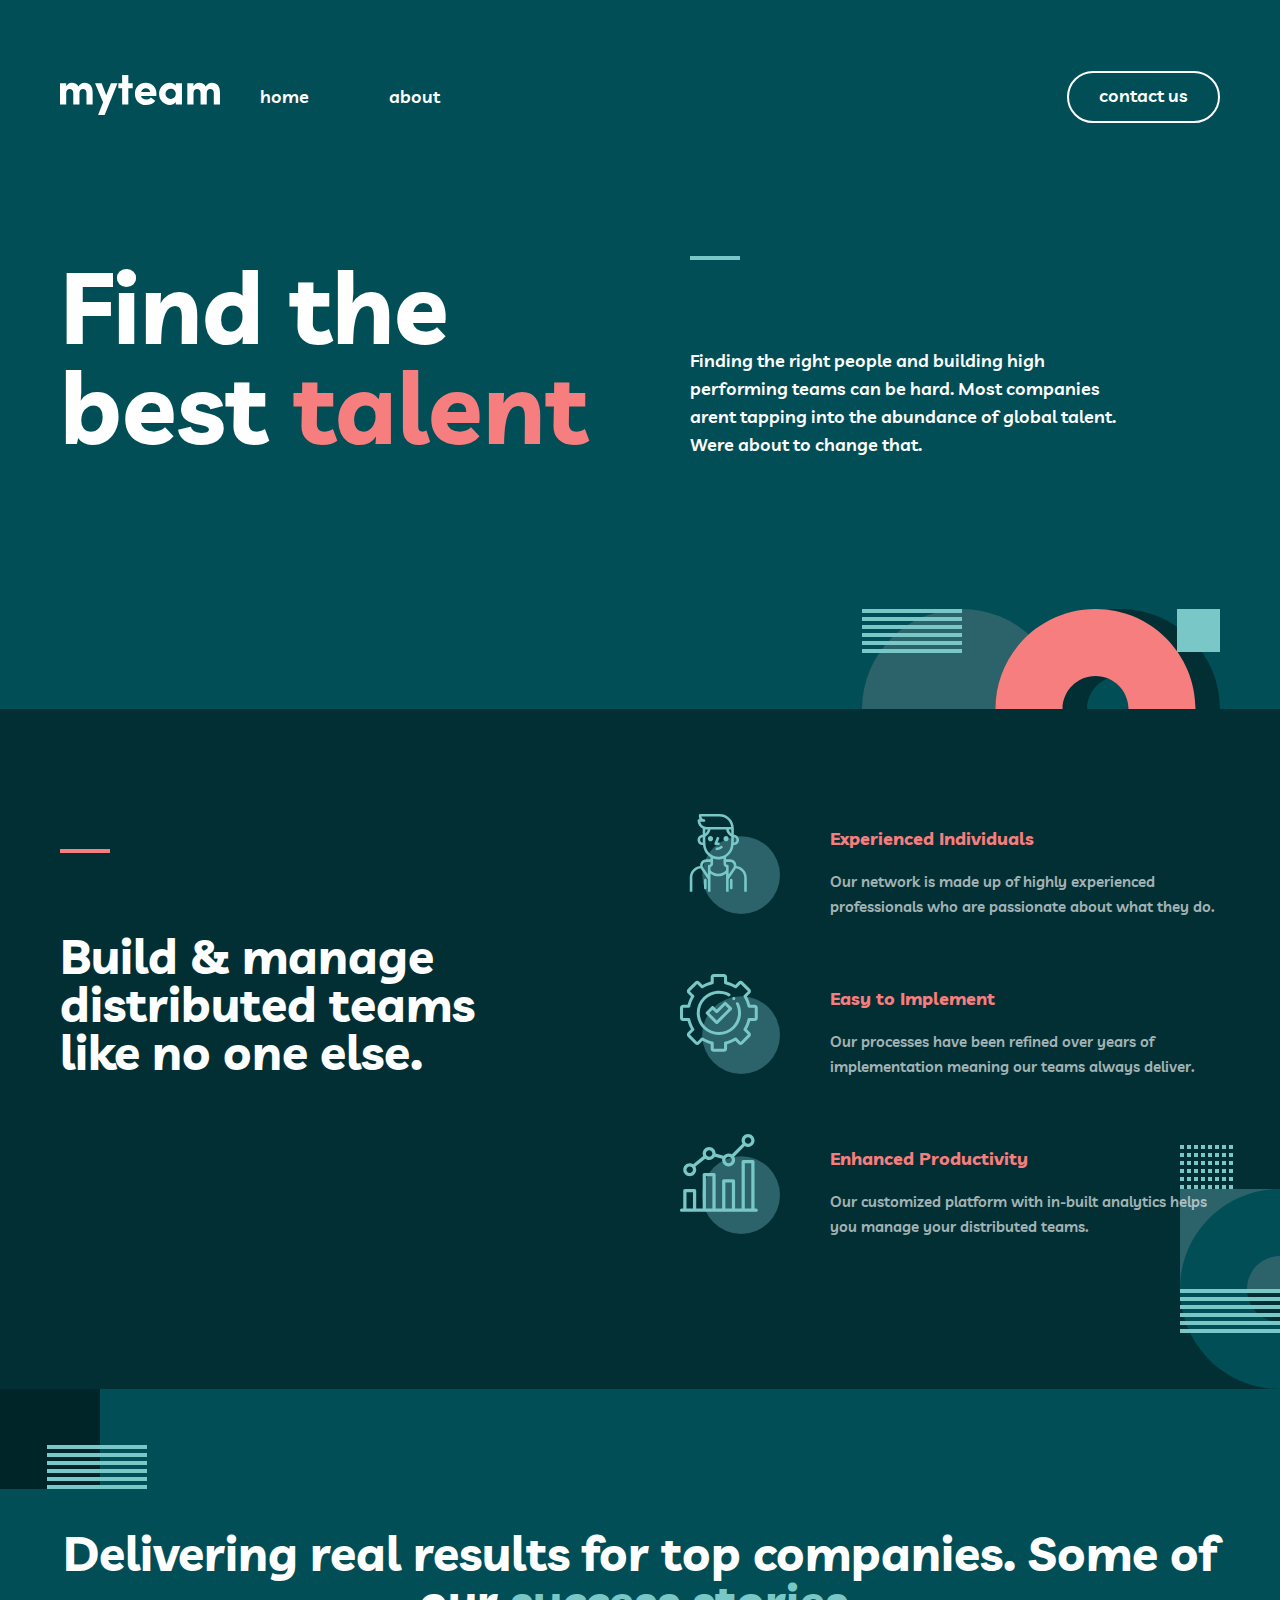
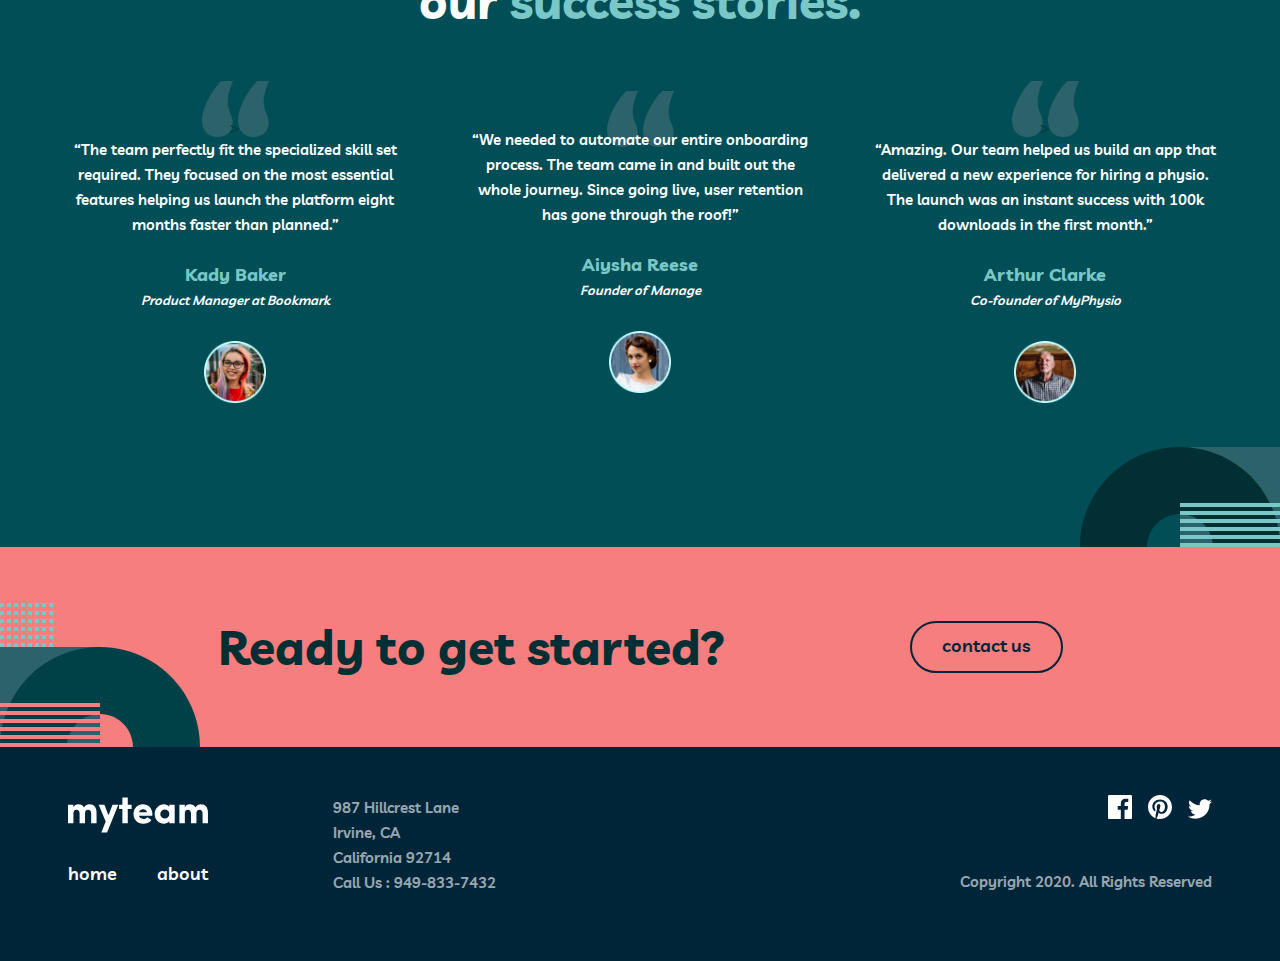
==== commit 87f0323a: "Reposity" ====
--- a/index.html
+++ b/index.html
@@ -6,7 +6,7 @@
     <meta name="viewport" content="width=\, initial-scale=1.0">
     <link rel="stylesheet" href="css/main.css">
     <link rel="shortcut icon" href="./images/logo-svg.svg" type="image/x-icon">
-    <link href="https://unpkg.com/aos@2.3.1/dist/aos.css" rel="stylesheet">
+    <!-- <link href="https://unpkg.com/aos@2.3.1/dist/aos.css" rel="stylesheet"> -->
 
     <title>My team</title>
 </head>
@@ -29,18 +29,39 @@
                     </ul>
                 </div>
                 <a class="header-btn" href="./files/contact.html" data-aos="fade-left" data-aos-duration="3000">contact us</a>
-                <button class="hamburger-icon" data-aos="fade-left" data-aos-duration="2000">
+                <button onclick="HandleHamburgerButton()" class="hamburger-icon" data-aos="fade-left" data-aos-duration="2000">
                     <img src="./images/Group 2.svg" alt="" width="20px" height="17px">
                 </button>
+            </div>
+        </div>
+        <div id="wrapper" class="navbar-wrapper">
+            <div class="navbar">
+                <button onclick="CloseBtn()" class="navbar-close">
+                    <img src="./images/x.svg" alt="" width="16px" height="16px">
+                </button>
+                <ul class="navbar-list">
+                    <li class="navbar-item">
+                        <a class="navbar-link header-link" href="/" data-aos="fade-up" data-aos-duration="3000">home</a>
+                    </li>
+                    <li class="navbar-item">
+                        <a class="navbar-link header-link" href="/" data-aos="fade-up" data-aos-duration="3000">about</a>
+                    </li>
+                </ul>
+                    <a class="navbar-btn" href="./files/contact.html" data-aos="fade-left" data-aos-duration="3000">contact us</a>
+
+                
+
             </div>
         </div>
     </header>
     <main>
-        <section class="hero-section">
+    <section class="hero-section">
             <div class="container">
                 <div class="hero">
-                    <h2 data-aos="fade-right" data-aos-duration="3000">Find the <br> best <span
-                            class="hero-title-color">talent</span> </h2>
+                   <div class="hero-title-wrapper">
+                    <h2 data-aos="fade-right" data-aos-duration="3000">Find the best <span
+                        class="hero-title-color">talent</span> </h2>
+                   </div>
                     <div class="hero-content-wrapper">
                         <span></span>
                         <p data-aos="fade-left" data-aos-duration="3000">Finding the right people and building high
@@ -55,7 +76,7 @@
 
 
 
-        
+         
         <section class="build-section">
             <div class="container">
                 <div class="build-flex">
@@ -106,7 +127,7 @@
 
             </div>
         </section>
-        <!-- <section class="results-section">
+        <section class="results-section">
             <div class="container">
                 <h2 class="results-title" data-aos="fade-up" data-aos-duration="3000">Delivering real results for top
                     companies. Some of our <span>success stories.</span></h2>
@@ -144,12 +165,26 @@
                     </li>
                 </ul>
             </div>
-
- <footer class="site-footer">
+        </section>
+    </section>
+    <section class="ready-section">
+        <div class="container">
+            <div class="ready-wrapper">
+                <h2  data-aos-duration="3000">Ready to get started?</h2>
+                <a class="ready-btn" href="./files/contact.html" >contact us</a>
+
+            </div>
+
+        </div>
+    </section>
+
+<footer class="site-footer">
             <div class="container">
                 <div class="footer-wrapper">
-                    <ul class="footer-list">
-                        <li class="footer-item">
+                    
+                    <div class="footer-list">
+                        <div class="footer-item-wrapper">
+                        <div class="footer-item">
                             <img src="./images/myteam.svg" alt="myteam" width="140px" height="40px">
                             <div class="home-wrapper">
                                 <a class="footer-link" href="/">home</a>
@@ -157,11 +192,13 @@
                             </div>
 
 
-                        </li>
-                        <li class="footer-item-adress">
+                        </div>
+                        <div class="footer-item-adress">
                             <p>987 Hillcrest Lane <br> Irvine, CA <br> California 92714 <br> Call Us : 949-833-7432</p>
-                        </li>
-                        <li class="footer-item-sm">
+                        </div>    
+                        </div>
+                        
+                        <div class="footer-item-sm">
                             <div class="sm-wrapper">
                                 <a class="social-link" href="">
                                     <svg width="24" height="24" viewBox="0 0 24 24" fill="none"
@@ -192,32 +229,22 @@
 
                             <a href="#">Copyright 2020. All Rights Reserved</a>
 
-                        </li>
-
-                    </ul>
-
-                </div>
-            </div>
-
-        </footer> -->
-
-
-
-        </section>
-        <section class="ready-section">
-            <div class="container">
-                <div class="ready-wrapper">
-                    <h2  data-aos-duration="3000">Ready to get started?</h2>
-                    <a class="ready-btn" href="./files/contact.html" >contact us</a>
-
-                </div>
-
-            </div>
-        </section>
+                        </div>
+
+                    </div>
+
+                </div>
+            </div>
+
+        </footer>
+
+
+
+        
        
 
     </main>
-
+    <script src="./js/main.js"></script>
     <script src="https://unpkg.com/aos@2.3.1/dist/aos.js"></script>
     <script>
         AOS.init();
--- a/css/main.css
+++ b/css/main.css
@@ -1 +1 @@
-*{margin:0;padding:0;list-style:none;text-decoration:none;box-sizing:border-box;scroll-behavior:smooth}body{font-family:"Livvic",sans-serif;background-color:#014e56}.container{max-width:1200px;margin:0 auto;padding:0 20px;box-sizing:border-box}@font-face{font-display:swap;font-family:"Livvic";font-style:normal;font-weight:600;src:url("../fonts/livvic-v14-latin-600.woff2") format("woff2")}@font-face{font-display:swap;font-family:"Livvic";font-style:normal;font-weight:700;src:url("../fonts/livvic-v14-latin-700.woff2") format("woff2")}.site-header{padding:71px 0 133px}.header{display:flex;align-items:center;justify-content:space-between}.header-logo-wrapper{display:flex;align-items:center;gap:40px}.header-list{display:flex;align-items:center;gap:80px;color:#fff}.header-link{font-size:18px;font-weight:600;line-height:28px;color:#fff;transition:color .3s}.header-link:hover{color:#f67e7e}.header-btn{width:153px;padding:9px 0 11px;border:2px solid #fff;border-radius:30px;text-align:center;color:#fff;font-size:18px;font-weight:600;line-height:28px;transition:all .3s}.header-btn:hover{background-color:#fff;color:#002539}.hamburger-icon{border:none;background-color:rgba(0,0,0,0);display:none}@media(max-width: 768px){.site-logo{width:128px;height:32px}.header-logo-wrapper{gap:48px}}@media(max-width: 546px){.site-header{padding:48px 0 80px}.header-btn,.header-link{display:none}.hamburger-icon{display:block}}.hero-section{background-image:url(../images/hero-bg2.svg);background-repeat:no-repeat;background-size:200px;background-position:calc(50% - 749px) top}.hero{padding-bottom:250px;display:flex;align-items:start;justify-content:space-between;background-image:url(../images/hero-bg1.svg);background-repeat:no-repeat;background-size:358px;background-position:right bottom}.hero>h2{font-size:100px;font-weight:700;line-height:100px;color:#fff}.hero-title-color{color:#f67e7e}.hero-content-wrapper{width:445px}.hero-content-wrapper>span{display:inline-block;margin-bottom:79px;width:50px;height:4px;background-color:#79c8c7}.hero-content-wrapper{margin:0 100px 0 100px;font-size:18px;font-weight:600;line-height:28px;color:#fff}@media(max-width: 770px){.hero{flex-direction:column;align-items:center;text-align:center;background-position:bottom center;background-size:358px 100px;padding-bottom:197px}.hero-content-wrapper>span{display:none}.hero>h2{margin-bottom:24px;font-size:64px;font-weight:700;line-height:56px}.hero-content-wrapper>p{font-size:15px;font-weight:600;line-height:28px;max-width:457px;text-align:center;margin:0 auto}}@media(max-width: 546px){.hero>h2{margin-bottom:18px;font-size:40px;font-weight:700;line-height:40px}.hero-content-wrapper>p{font-size:15px;font-weight:600;line-height:28px;max-width:75%;margin:0 auto}.hero{background-size:100%}}.footer-link{font-size:18px;font-weight:600;line-height:28px;color:#fff;transition:color .3s}.site-footer{padding:48px;background-color:#002539}.footer-list{display:flex;justify-content:space-between;align-items:start}.footer-item>img{display:block}.footer-item-adress{display:flex;justify-content:center;align-items:start}.footer-item-adress>p{color:#fff;opacity:.6;font-size:15px;font-weight:600;line-height:25px}.footer-item-sm{display:flex;flex-direction:column;justify-content:space-between;gap:46px;align-items:end}.footer-item-sm>a{color:#fff;font-size:15px;font-weight:600;line-height:25px;opacity:.6}.sm-wrapper{display:flex;justify-content:space-between;align-items:end;gap:16px}.home-wrapper{padding:25px 0;display:flex;justify-content:space-between;align-items:center}.home-wrapper>a{font-size:18px;font-weight:600;line-height:28px}.home-wrapper>a:hover{color:#f67e7e}.social-link{color:#fff;transition:color .3s}.social-link:hover{color:#f67e7e}.build-section{background-color:#012f34;background-image:url("../images/build-bg1.svg");background-repeat:no-repeat;background-size:100px;background-position:right,bottom}.build-section-title{margin-top:140px}.build-title{width:445px;display:inline-block;font-size:48px;font-weight:700;line-height:48px;text-align:left;color:#fff;margin-bottom:100px}.minus{display:flex;margin-bottom:79px;width:50px;height:4px;background-color:#f67e7e}.build-section-wrapper{width:540px;margin-bottom:100px;margin-top:100px;display:flex;gap:20px;flex-wrap:wrap}.build-item{display:flex;flex-direction:row;align-items:center;gap:50px;width:650px;margin-bottom:50px}.wrapper{width:540px;height:94px}.wrapper+.wrapper{margin-bottom:20px}.wrapper>h3{margin-top:16px;color:#f67e7e;gap:100px;font-size:18px;font-weight:700;line-height:28px;margin-bottom:16px}.wrapper>p{color:#fff;opacity:.8;font-size:15px;font-weight:600;line-height:25px;color:#ccd5d6}.build-img{width:100px;height:100px}.build-content-wrapper{display:flex;align-items:center}.build-flex{display:flex;justify-content:space-between}@media(max-width: 770px){.build-flex{display:block}.build-section{background-color:#012f34;background-image:url("../images/build-bg1.svg");background-repeat:no-repeat;background-size:100px;background-position-x:right;background-position-y:top;padding-bottom:100px}.minus{margin-bottom:32px;display:flex}.build-section-title{margin-top:0;padding-top:100px}.build-title{width:445px;display:inline-block;font-size:32px;font-weight:700;line-height:32px;text-align:left;color:#fff;margin-bottom:0}.build-section-wrapper{margin-top:64px;max-width:573px;margin-bottom:0}.wrapper>p{max-width:440px;color:#fff;opacity:.8;font-size:15px;font-weight:600;line-height:25px;opacity:.8}.build-item{display:flex;flex-direction:row;align-items:center;gap:20px;max-width:650px;margin-bottom:50px;margin:0 auto}}@media(max-width: 546px){.build-flex{display:block}.build-section{background-color:#012f34;background-image:url("../images/build-bg1.svg");background-repeat:no-repeat;background-size:100px;background-position-x:right;background-position-y:top;padding-bottom:100px}.minus{margin-bottom:32px;display:flex}.build-section-title{margin-top:0;padding-top:100px}.build-title{max-width:240px;display:inline-block;font-size:32px;font-weight:700;line-height:32px;text-align:left;color:#fff;margin-bottom:0}.build-section-wrapper{margin-top:64px;max-width:573px;display:flex;flex-direction:column;align-items:start;gap:50px}.wrapper>p{max-width:327px;color:#fff;opacity:.8;font-size:15px;font-weight:600;line-height:25px;text-align:center}.build-item{display:flex;flex-direction:column;align-items:center;gap:10px;max-width:327px;text-align:center;margin-bottom:100px}.wrapper{margin:0 auto}.wrapper>h3{margin-top:16px;color:#f67e7e;font-size:18px;font-weight:700;line-height:28px;margin-bottom:16px;text-align:left;margin-left:60px}}.ready-section{transition:all .3s;height:200px;background-color:#f67e7e;display:flex;justify-content:space-between;align-items:center;background-image:url(../images/ready1.svg);background-repeat:no-repeat;background-position:left bottom}.ready-wrapper>h2{color:#012f34;font-size:48px;font-weight:700;line-height:48px}.ready-btn{width:153px;padding:9px 0 11px;border:2px solid #002539;border-radius:30px;text-align:center;color:#002539;font-size:18px;font-weight:600;line-height:28px;transition:all .3s}.ready-btn:hover{background-color:#004047;color:#fff}.ready-wrapper{display:flex;justify-content:space-between;gap:84px;align-items:center}@media(max-width: 770px){.ready-wrapper>h2{font-size:32px;font-weight:700;line-height:32px}}@media(max-width: 546px){.ready-wrapper>h2{text-align:center;font-size:32px;font-weight:700;line-height:32px;text-align:center;max-width:200px}.ready-wrapper{flex-direction:column;align-items:center;justify-content:start;gap:24px}.ready-section{height:302px;background-position:left;background-position-y:calc(50% + 100px)}}.results-section{padding:140px 0;color:#004047;background-image:url(../images/result-bg.svg),url(../images/result-bg2.svg);background-repeat:no-repeat;background-size:147px,200px 100px;background-position:left top,right bottom}.results-title{font-size:48px;font-weight:700;line-height:48px;text-align:center;color:#fff;margin-bottom:56px}.results-title>span{color:#79c8c7}.results-list{display:flex;justify-content:space-between;align-items:center}.results-item{padding-top:36px;width:350px;text-align:center;background-image:url(../images/tick.svg);background-repeat:no-repeat;background-size:67px 56px;background-position:top}.results-list-body{font-size:15px;font-weight:600;line-height:25px;color:#fff;margin-bottom:24px}.results-list-body~strong{display:inline-block;color:#79c8c7;font-size:18px;font-weight:700;line-height:28px;margin-bottom:2px}.results-item-job{font-size:13px;font-style:italic;font-weight:500;line-height:18px;color:#fff;margin-bottom:32px}/*# sourceMappingURL=main.css.map */+*{margin:0;padding:0;list-style:none;text-decoration:none;box-sizing:border-box;scroll-behavior:smooth}body{font-family:"Livvic",sans-serif;background-color:#014e56}.container{max-width:1200px;margin:0 auto;padding:0 20px;box-sizing:border-box}@font-face{font-display:swap;font-family:"Livvic";font-style:normal;font-weight:600;src:url("../fonts/livvic-v14-latin-600.woff2") format("woff2")}@font-face{font-display:swap;font-family:"Livvic";font-style:normal;font-weight:700;src:url("../fonts/livvic-v14-latin-700.woff2") format("woff2")}.site-header{padding:71px 0 133px}.header{display:flex;align-items:center;justify-content:space-between}.header-logo-wrapper{display:flex;align-items:center;gap:40px}.header-list{display:flex;align-items:center;gap:80px;color:#fff}.header-link{font-size:18px;font-weight:600;line-height:28px;color:#fff;transition:color .3s}.header-link:hover{color:#f67e7e}.header-btn,.navbar-btn{width:153px;padding:9px 0 11px;border:2px solid #fff;border-radius:30px;text-align:center;color:#fff;font-size:18px;font-weight:600;line-height:28px;transition:all .3s}.header-btn:hover{background-color:#fff;color:#002539}.hamburger-icon{border:none;background-color:rgba(0,0,0,0);display:none}.navbar-wrapper{background-color:rgba(0,0,0,.4745098039);position:fixed;inset:0px;z-index:9999;transition:all .3s;-webkit-backdrop-filter:blur(10px);backdrop-filter:blur(10px);opacity:0;transform:scale(0)}.navbar{transition:all .3;padding:56px 25px 0 48px;width:66%;right:-100%;height:100vh;background-color:#014e56;position:absolute}.navbar-close{width:100%;display:flex;align-items:end;justify-content:end;background-color:rgba(0,0,0,0);border:none;margin-bottom:39px}.show-wrapper{opacity:1;transform:scale(1)}.show-navbar{right:0}.navbar-btn{margin-top:36px;width:159px;display:block;margin:0 auto;margin-top:36px}.navbar-item:nth-child(2){margin-top:34px}@media(max-width: 768px){.site-logo{max-width:128px;height:32px}.header-logo-wrapper{justify-content:space-between}}@media(max-width: 546px){.site-header{padding:48px 0 80px}.header-btn,.header-list{display:none}.hamburger-icon{display:block}}.hero-section{background-image:url(../images/hero-bg2.svg);background-repeat:no-repeat;background-size:200px;background-position:calc(50% - 749px) top}.hero{padding-bottom:250px;display:flex;align-items:start;justify-content:space-between;background-image:url(../images/hero-bg1.svg);background-repeat:no-repeat;background-size:358px;background-position:right bottom}.hero-title-wrapper>h2{font-size:100px;font-weight:700;line-height:100px;color:#fff}.hero-title-color{color:#f67e7e}.hero-content-wrapper{width:445px}.hero-content-wrapper>span{display:inline-block;margin-bottom:79px;width:50px;height:4px;background-color:#79c8c7}.hero-title-wrapper{max-width:540px}.hero-content-wrapper{margin:0 100px 0 100px;font-size:18px;font-weight:600;line-height:28px;color:#fff}.hero-title-wrapper{max-width:530px}@media(max-width: 770px){.hero{flex-direction:column;align-items:center;text-align:center;background-position:bottom center;background-size:358px 100px;padding-bottom:197px}.hero-content-wrapper>span{display:none}.hero-title-wrapper>h2{margin-bottom:24px;font-size:64px;font-weight:700;line-height:56px;color:#fff}.hero-content-wrapper>p{font-size:15px;font-weight:600;line-height:28px;max-width:100%;margin:0;text-align:center}}@media(max-width: 546px){.hero-title-wrapper>h2{margin-bottom:18px;font-size:40px;font-weight:700;line-height:40px}.hero-content-wrapper>p{font-size:15px;font-weight:600;line-height:28px;max-width:100%;margin:0}.hero-content-wrapper{width:100%;margin:0}.hero{background-size:100%}}.footer-link{font-size:18px;font-weight:600;line-height:28px;color:#fff;transition:color .3s}.site-footer{padding:48px;background-color:#002539}.footer-list{display:flex;justify-content:space-between;align-items:start}.footer-item>img{display:block}.footer-item-adress{display:flex;justify-content:center;align-items:start}.footer-item-adress>p{color:#fff;opacity:.6;font-size:15px;font-weight:600;line-height:25px}.footer-item-wrapper{display:flex;justify-content:space-between;gap:125px}.footer-item-sm{display:flex;flex-direction:column;justify-content:space-between;gap:46px;align-items:end}.footer-item-sm>a{color:#fff;font-size:15px;font-weight:600;line-height:25px;opacity:.6}.sm-wrapper{display:flex;justify-content:space-between;align-items:end;gap:16px}.home-wrapper{padding:25px 0;display:flex;justify-content:space-between;align-items:center}.home-wrapper>a{font-size:18px;font-weight:600;line-height:28px}.home-wrapper>a:hover{color:#f67e7e}.social-link{color:#fff;transition:color .3s}.social-link:hover{color:#f67e7e}@media(max-width: 847px){.site-footer{padding:56px 19px}.footer-list{flex-direction:column}.footer-item-sm{width:100%;text-align:center;justify-content:center;align-items:center;margin-top:50px}.footer-item-wrapper{width:100%;justify-content:space-between}.footer-item-adress>p{text-align:right}}@media(max-width: 511px){.footer-item-wrapper{flex-direction:column;justify-content:center;align-items:center;gap:24px}.footer-item-adress>p{text-align:center}}.build-section{background-color:#012f34;background-image:url("../images/build-bg1.svg");background-repeat:no-repeat;background-size:100px;background-position:right bottom}.build-section-title{margin-top:140px}.build-title{max-width:445px;display:inline-block;font-size:48px;font-weight:700;line-height:48px;text-align:left;color:#fff;margin-bottom:100px}.minus{display:flex;margin-bottom:79px;width:50px;height:4px;background-color:#f67e7e}.build-section-wrapper{width:540px;margin-bottom:100px;margin-top:100px;display:flex;gap:20px;flex-wrap:wrap}.build-item{display:flex;flex-direction:row;align-items:center;gap:50px;max-width:100%;margin-bottom:50px}.wrapper{max-width:100%}.wrapper+.wrapper{margin-bottom:20px}.wrapper>h3{margin-top:16px;color:#f67e7e;gap:100px;font-size:18px;font-weight:700;line-height:28px;margin-bottom:16px}.wrapper>p{color:#fff;opacity:.8;font-size:15px;font-weight:600;line-height:25px;color:#ccd5d6}.build-img{width:100px;height:100px}.build-content-wrapper{display:flex;align-items:center}.build-flex{display:flex;justify-content:space-between}@media(max-width: 1016px){.build-flex{flex-direction:column}.build-section-title{margin-top:0;margin-bottom:44px}.build-section{padding:100px 0;padding-left:98px;background-position:top right}.build-title{margin:0;max-width:90%;font-size:32px;line-height:32px}.build-section-wrapper{margin-top:0;width:100%}.build-item{width:86%}.build-item:last-child{margin-bottom:0}}@media(max-width: 660px){.build-flex{flex-direction:column}.build-section{padding:64px 0;padding-left:0px;background-position:top right}.build-title{max-width:60%;margin:0;max-width:90%;font-size:32px;line-height:32px}.build-item{width:100%;flex-direction:column;text-align:center;gap:16px}.build-item+.build-item{margin-bottom:48px}.build-section-title{margin-bottom:56px}}.ready-section{transition:all .3s;height:200px;background-color:#f67e7e;display:flex;justify-content:space-between;align-items:center;background-image:url(../images/ready1.svg);background-repeat:no-repeat;background-position:left bottom}.ready-wrapper>h2{color:#012f34;font-size:48px;font-weight:700;line-height:48px}.ready-btn{width:153px;padding:9px 0 11px;border:2px solid #002539;border-radius:30px;text-align:center;color:#002539;font-size:18px;font-weight:600;line-height:28px;transition:all .3s}.ready-btn:hover{background-color:#004047;color:#fff}.ready-wrapper{display:flex;justify-content:space-between;gap:184px;align-items:center}@media(max-width: 770px){.ready-wrapper>h2{font-size:32px;font-weight:700;line-height:32px}}@media(max-width: 546px){.ready-wrapper>h2{text-align:center;font-size:32px;font-weight:700;line-height:32px;text-align:center;max-width:200px}.ready-wrapper{flex-direction:column;align-items:center;justify-content:start;gap:24px}.ready-section{height:302px;background-position:left;background-position-y:calc(50% + 100px)}}.results-section{padding:140px 0;color:#004047;background-image:url(../images/result-bg.svg),url(../images/result-bg2.svg);background-repeat:no-repeat;background-size:147px,200px 100px;background-position:left top,right bottom}.results-title{font-size:48px;font-weight:700;line-height:48px;text-align:center;color:#fff;margin-bottom:56px}.results-title>span{color:#79c8c7}.results-list{display:flex;justify-content:space-between;align-items:center;gap:10px}.results-item{padding-top:36px;width:350px;text-align:center;background-image:url(../images/tick.svg);background-repeat:no-repeat;background-size:67px 56px;background-position:top}.results-list-body{font-size:15px;font-weight:600;line-height:25px;color:#fff;margin-bottom:24px}.results-list-body~strong{display:inline-block;color:#79c8c7;font-size:18px;font-weight:700;line-height:28px;margin-bottom:2px}.results-item-job{font-size:13px;font-style:italic;font-weight:500;line-height:18px;color:#fff;margin-bottom:32px}@media(max-width: 990px){.results-section{padding:100px 0 100px 0}.results-title{margin-bottom:48px;font-size:32px;line-height:32px;width:80%;margin:0 auto}.results-list{flex-direction:column;gap:48px}.results-item{width:90%}}@media(max-width: 549px){.results-section{padding:140px 0}.results-title .results-item{margin-bottom:48px;font-size:32px;line-height:32px;width:100%}}/*# sourceMappingURL=main.css.map */